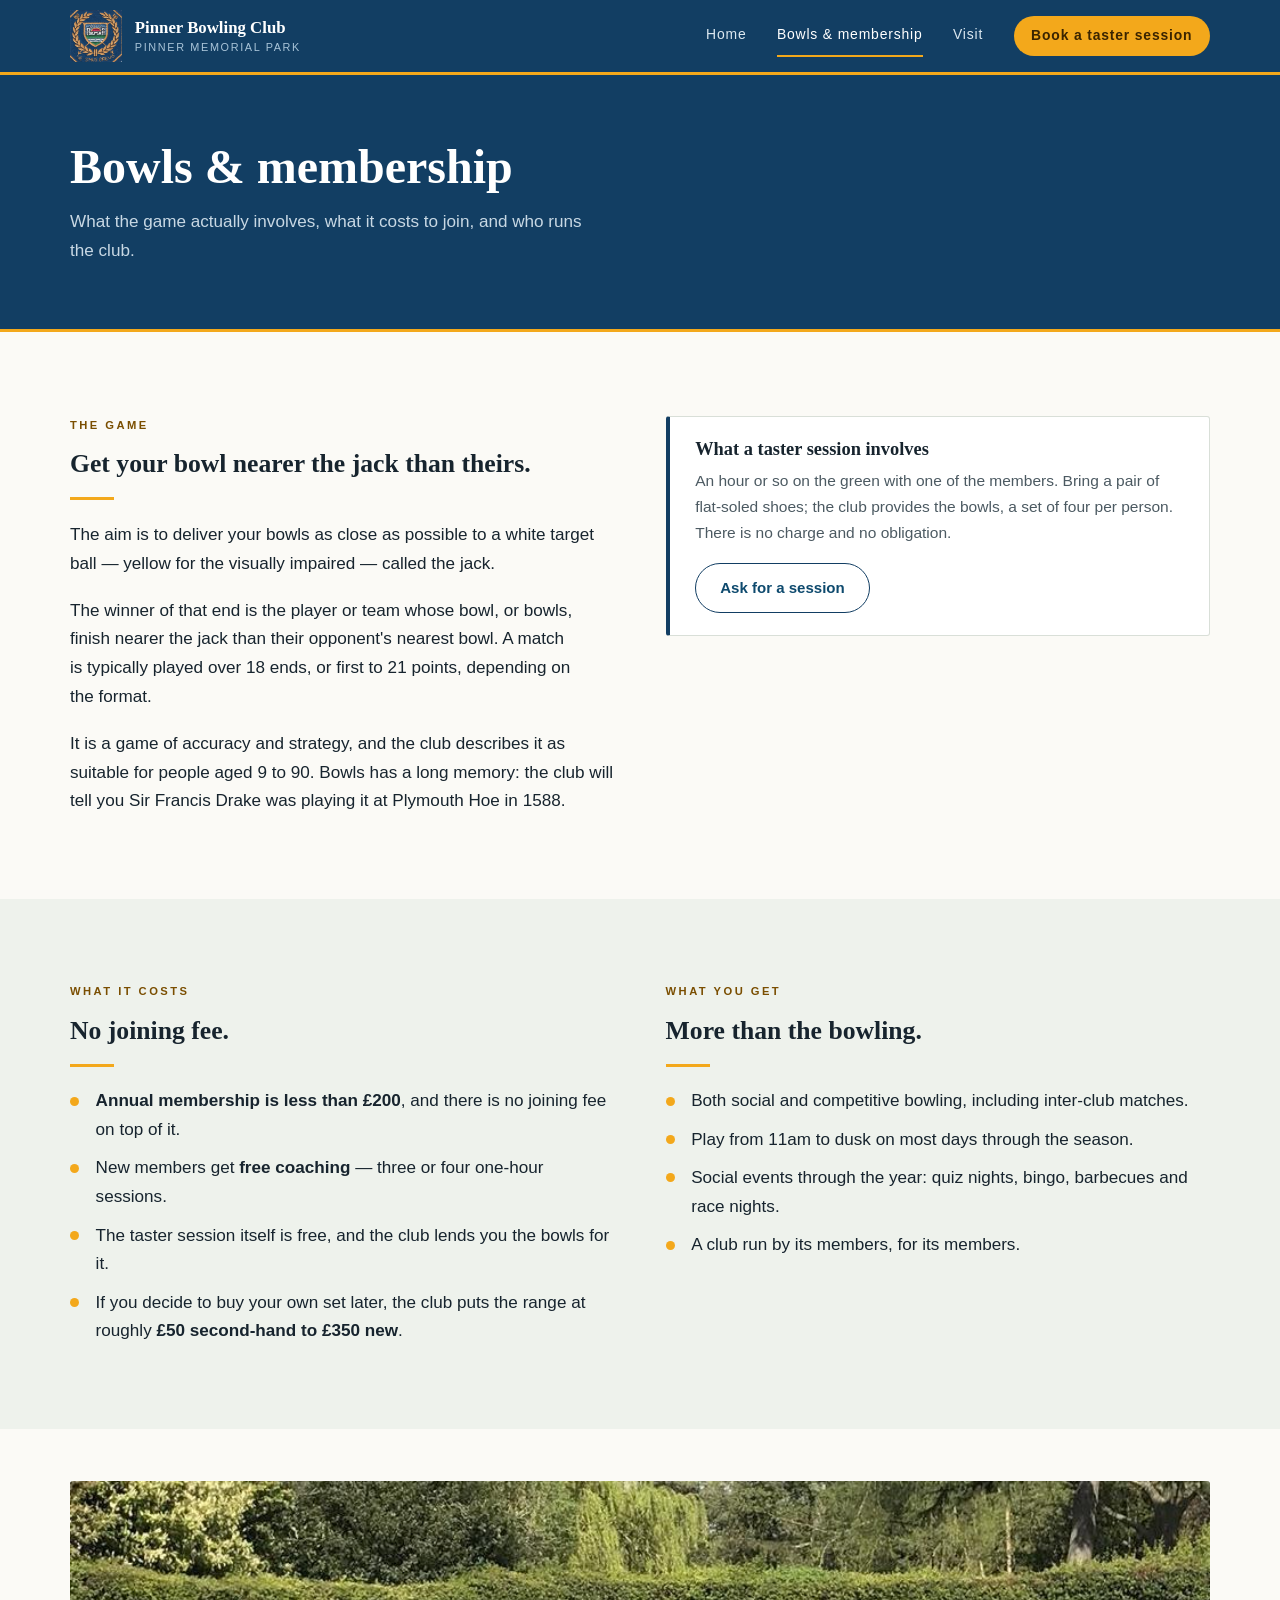
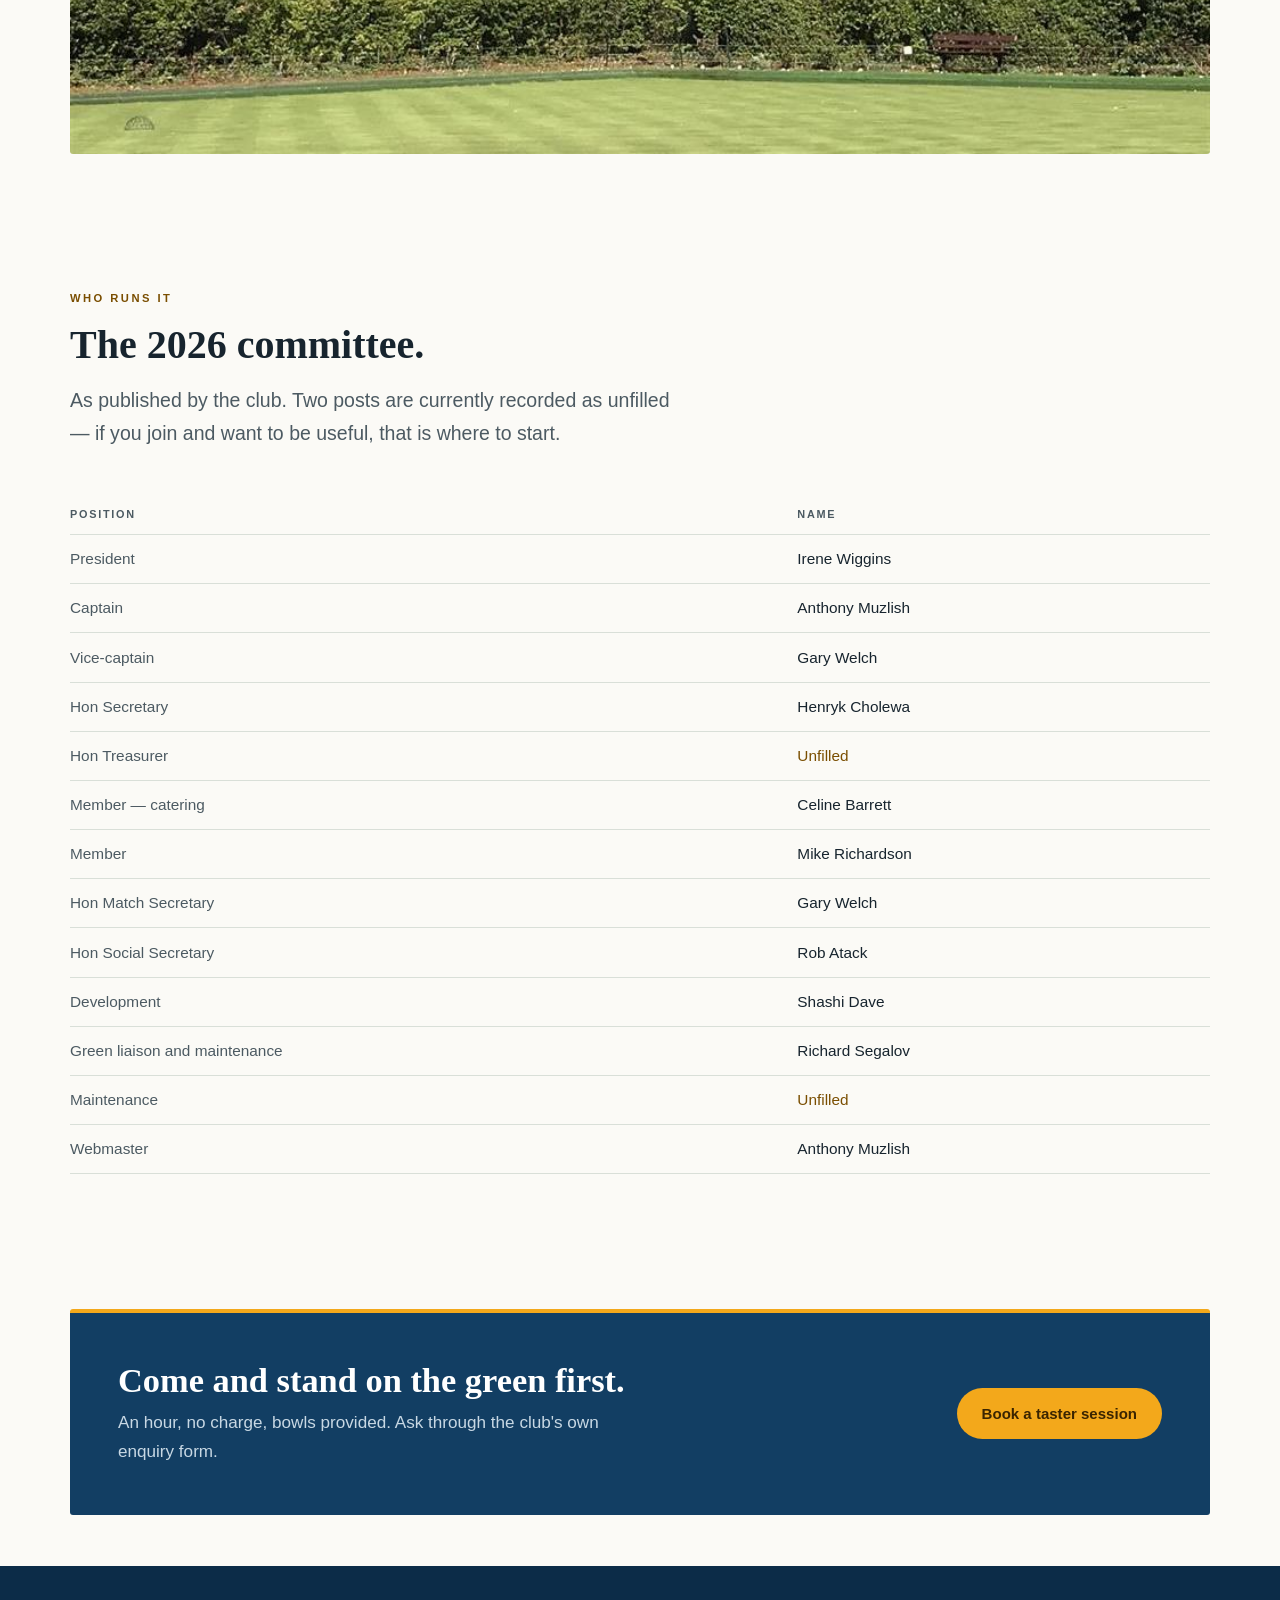
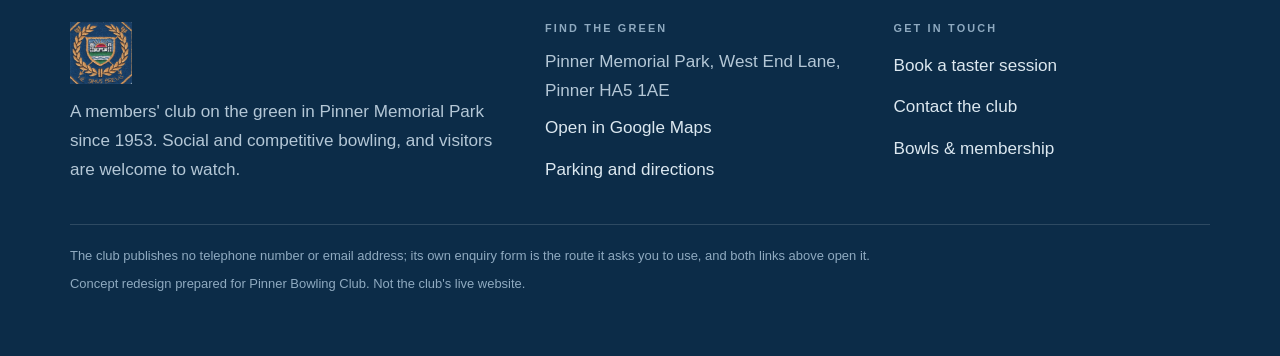
==== bowls.html @ 8f043518 "Build Pinner Bowling Club spec redesign Three-page static site for the members' club in Pinner Memor" ====
<!DOCTYPE html>
<html lang="en-GB">
<head>
<meta charset="utf-8">
<meta name="viewport" content="width=device-width, initial-scale=1">
<title>Bowls &amp; membership &mdash; Pinner Bowling Club</title>
<meta name="description" content="How bowls works, what a free taster session at Pinner Bowling Club involves, what membership costs, and the club's 2026 committee. No joining fee; free coaching for new members.">
<link rel="icon" href="assets/img/favicon.png" type="image/png">
<script>/* set before first paint so reveal targets start hidden only when JS can reveal them */
if ('IntersectionObserver' in window) document.documentElement.className = 'js';</script>
<link rel="stylesheet" href="assets/css/engine.css">
<link rel="stylesheet" href="assets/css/site.css">
</head>
<body>
<a class="skip-link" href="#main">Skip to content</a>

<div class="eng-progress" aria-hidden="true"><div class="eng-progress__fill"></div></div>

<header class="site-header">
  <div class="shell site-header__inner">
    <a class="brand-lockup" href="index.html" aria-label="Pinner Bowling Club — home">
      <img src="assets/img/logo.png" alt="Pinner Bowling Club badge" width="399" height="400">
      <span>Pinner Bowling Club<small>Pinner Memorial Park</small></span>
    </a>

    <button class="nav-toggle" type="button" data-nav-toggle aria-expanded="false" aria-controls="site-nav">
      <span class="nav-toggle__bars" aria-hidden="true"><span></span><span></span><span></span></span>
      Menu
    </button>

    <nav class="site-nav" id="site-nav" data-open="false" aria-label="Main">
      <ul>
        <li><a href="index.html">Home</a></li>
        <li><a href="bowls.html" aria-current="page">Bowls &amp; membership</a></li>
        <li><a href="visit.html">Visit</a></li>
        <li><a class="nav-cta" href="https://www.pinnerbowlingclub.co.uk/community/pinner-bowling-club-15231/test-content/" target="_blank" rel="noopener">Book a taster session</a></li>
      </ul>
    </nav>
  </div>
</header>

<main id="main">

  <section class="page-head">
    <div class="shell">
      <h1 data-reveal-hero>Bowls &amp; membership</h1>
      <p data-reveal-hero>
        What the game actually involves, what it costs to join, and who runs the club.
      </p>
    </div>
  </section>

  <section class="section">
    <div class="shell two-col">
      <div data-reveal>
        <p class="eyebrow">The game</p>
        <h2 style="font-size:clamp(1.6rem,1.35rem+1.5vw,2.3rem)">Get your bowl nearer the jack than theirs.</h2>
        <hr class="tick">
        <p style="margin-top:1.3rem">
          The aim is to deliver your bowls as close as possible to a white target ball &mdash;
          yellow for the visually impaired &mdash; called the jack.
        </p>
        <p>
          The winner of that end is the player or team whose bowl, or bowls, finish nearer the
          jack than their opponent's nearest bowl. A match is typically played over 18 ends,
          or first to 21 points, depending on the format.
        </p>
        <p>
          It is a game of accuracy and strategy, and the club describes it as suitable for
          people aged 9 to 90. Bowls has a long memory: the club will tell you Sir Francis
          Drake was playing it at Plymouth Hoe in 1588.
        </p>
      </div>
      <div data-reveal="2">
        <div class="callout">
          <h3>What a taster session involves</h3>
          <p>
            An hour or so on the green with one of the members. Bring a pair of flat-soled
            shoes; the club provides the bowls, a set of four per person. There is no charge
            and no obligation.
          </p>
          <p style="margin-top:1rem">
            <a class="btn btn--outline" href="https://www.pinnerbowlingclub.co.uk/community/pinner-bowling-club-15231/test-content/" target="_blank" rel="noopener">Ask for a session</a>
          </p>
        </div>
      </div>
    </div>
  </section>

  <section class="section section--surface">
    <div class="shell two-col">
      <div data-reveal>
        <p class="eyebrow">What it costs</p>
        <h2 style="font-size:clamp(1.6rem,1.35rem+1.5vw,2.3rem)">No joining fee.</h2>
        <hr class="tick">
        <ul class="ticks">
          <li><strong>Annual membership is less than &pound;200</strong>, and there is no joining fee on top of it.</li>
          <li>New members get <strong>free coaching</strong> &mdash; three or four one-hour sessions.</li>
          <li>The taster session itself is free, and the club lends you the bowls for it.</li>
          <li>If you decide to buy your own set later, the club puts the range at roughly <strong>&pound;50 second-hand to &pound;350 new</strong>.</li>
        </ul>
      </div>
      <div data-reveal="2">
        <p class="eyebrow">What you get</p>
        <h2 style="font-size:clamp(1.6rem,1.35rem+1.5vw,2.3rem)">More than the bowling.</h2>
        <hr class="tick">
        <ul class="ticks">
          <li>Both social and competitive bowling, including inter-club matches.</li>
          <li>Play from 11am to dusk on most days through the season.</li>
          <li>Social events through the year: quiz nights, bingo, barbecues and race nights.</li>
          <li>A club run by its members, for its members.</li>
        </ul>
      </div>
    </div>
  </section>

  <section class="section section--tight band">
    <div class="shell">
      <div class="frame" data-reveal>
        <img src="assets/img/green-hedge.jpg"
             alt="The bowling green at Pinner Bowling Club, closely mown, with a clipped hedge and a bench along the far edge."
             width="1000" height="240" loading="lazy" decoding="async">
      </div>
    </div>
  </section>

  <section class="section">
    <div class="shell">
      <div class="section-head" data-reveal>
        <p class="eyebrow">Who runs it</p>
        <h2>The 2026 committee.</h2>
        <p class="lede">
          As published by the club. Two posts are currently recorded as unfilled &mdash; if you
          join and want to be useful, that is where to start.
        </p>
      </div>
      <div data-reveal="2">
        <table class="roster">
          <thead>
            <tr><th scope="col">Position</th><th scope="col">Name</th></tr>
          </thead>
          <tbody>
            <tr><td class="post">President</td><td>Irene Wiggins</td></tr>
            <tr><td class="post">Captain</td><td>Anthony Muzlish</td></tr>
            <tr><td class="post">Vice-captain</td><td>Gary Welch</td></tr>
            <tr><td class="post">Hon Secretary</td><td>Henryk Cholewa</td></tr>
            <tr><td class="post">Hon Treasurer</td><td><em>Unfilled</em></td></tr>
            <tr><td class="post">Member &mdash; catering</td><td>Celine Barrett</td></tr>
            <tr><td class="post">Member</td><td>Mike Richardson</td></tr>
            <tr><td class="post">Hon Match Secretary</td><td>Gary Welch</td></tr>
            <tr><td class="post">Hon Social Secretary</td><td>Rob Atack</td></tr>
            <tr><td class="post">Development</td><td>Shashi Dave</td></tr>
            <tr><td class="post">Green liaison and maintenance</td><td>Richard Segalov</td></tr>
            <tr><td class="post">Maintenance</td><td><em>Unfilled</em></td></tr>
            <tr><td class="post">Webmaster</td><td>Anthony Muzlish</td></tr>
          </tbody>
        </table>
      </div>
    </div>
  </section>

  <section class="section section--tight">
    <div class="shell">
      <div class="cta-strip" data-reveal>
        <div>
          <h2>Come and stand on the green first.</h2>
          <p>An hour, no charge, bowls provided. Ask through the club's own enquiry form.</p>
        </div>
        <div class="cta-strip__actions">
          <a class="btn btn--primary" href="https://www.pinnerbowlingclub.co.uk/community/pinner-bowling-club-15231/test-content/" target="_blank" rel="noopener">Book a taster session</a>
        </div>
      </div>
    </div>
  </section>
</main>

<footer class="site-footer">
  <div class="shell">
    <div class="site-footer__grid">
      <div>
        <img src="assets/img/logo.png" alt="Pinner Bowling Club badge" width="399" height="400">
        <p>A members' club on the green in Pinner Memorial Park since 1953. Social and
           competitive bowling, and visitors are welcome to watch.</p>
      </div>
      <div>
        <h2>Find the green</h2>
        <ul>
          <li>Pinner Memorial Park, West End Lane, Pinner HA5 1AE</li>
          <li><a href="https://maps.google.com/?q=Pinner+Bowling+Club+Pinner+Memorial+Park+HA5+1AE" target="_blank" rel="noopener">Open in Google Maps</a></li>
          <li><a href="visit.html">Parking and directions</a></li>
        </ul>
      </div>
      <div>
        <h2>Get in touch</h2>
        <ul>
          <li><a href="https://www.pinnerbowlingclub.co.uk/community/pinner-bowling-club-15231/test-content/" target="_blank" rel="noopener">Book a taster session</a></li>
          <li><a href="https://www.pinnerbowlingclub.co.uk/community/pinner-bowling-club-15231/contact/" target="_blank" rel="noopener">Contact the club</a></li>
          <li><a href="bowls.html">Bowls &amp; membership</a></li>
        </ul>
      </div>
    </div>
    <div class="fine">
      <p>The club publishes no telephone number or email address; its own enquiry form is the
         route it asks you to use, and both links above open it.</p>
      <p>Concept redesign prepared for Pinner Bowling Club. Not the club's live website.</p>
    </div>
  </div>
</footer>

<script src="assets/js/main.js" defer></script>
</body>
</html>
---- assets/css/engine.css ----
/* ==========================================================================
   VDV ENGINE — v0.1.0
   Shared motion and surface layer for every build in this workspace.
   Plain CSS. No build step, no dependency, no runtime.

   Targets: Chrome and Safari. Firefox is not a target.
   Everything here has been measured in Chrome 150 and Safari 26.5.2 — see
   Experiment motionsites/research/ for the evidence behind each rule.

   THE ONE PERFORMANCE RULE, measured at 4x CPU throttle:
     A STATIC SVG filter rasterises once and is essentially free.
     A SMIL-ANIMATED filter re-rasterises every frame, FOREVER — three test
     pieces sat at 21fps while completely stationary because of it.
   So: use filters freely, animate them almost never.
   ========================================================================== */

@layer engine.reset, engine.tokens, engine.motion, engine.surface, engine.guards;

/* ==========================================================================
   TOKENS — the contract each site fills in.
   A site overrides these and inherits everything below.
   ========================================================================== */

@layer engine.tokens {
  :root {
    /* --- the two a site MUST set ------------------------------------------ */
    --brand: #0A5FE0;          /* the one accent */
    --ink: #14171A;            /* body text */

    /* --- derived, so contrast stays predictable across 200 sites ---------- */
    --paper: #FAF9F7;
    --surface: color-mix(in oklab, var(--paper) 96%, var(--ink));
    --rule: color-mix(in oklab, var(--paper) 82%, var(--ink));
    --muted: color-mix(in oklab, var(--ink) 62%, var(--paper));

    /* Contrast flip: light text on dark brands, ink on light ones. The clamp
       turns lightness into a 0/1 switch, so this needs no per-site thought. */
    --on-brand: oklch(from var(--brand)
                      clamp(0, (0.62 - l) * 100, 1) 0 h);

    /* --- motion ----------------------------------------------------------- */
    --dur-fast: 180ms;
    --dur: 320ms;
    --dur-slow: 620ms;
    --ease-out: cubic-bezier(0.22, 1, 0.36, 1);

    /* Spring easings, generated from the damped-harmonic-oscillator solution
       and sampled into linear(). Ours — no library, no licence, no runtime.
       Regenerate with .pipeline/engine/springs.py if you want other curves. */
    --ease-snap: linear(0, 0.03, 0.1069, 0.2131, 0.3344, 0.4596, 0.5805, 0.6914,
                 0.7888, 0.8709, 0.9374, 0.9888, 1.0264, 1.052, 1.0674, 1.0747,
                 1.0757, 1.0721, 1.0654, 1.0568, 1.0475, 1.0381, 1.0293, 1.0214,
                 1.0146, 1.009, 1.0045, 1.0009, 0.9982, 0.9963, 0.995, 0.9942,
                 0.9939, 0.9939, 0.9942, 0.9947, 0.9953, 0.9959, 0.9966, 0.9972,
                 0.9978, 0.9983, 1);
    --ease-settle: linear(0, 0.0219, 0.0781, 0.1569, 0.2485, 0.3455, 0.4425,
                   0.5354, 0.6216, 0.6992, 0.7676, 0.8264, 0.876, 0.9168, 0.9496,
                   0.9753, 0.9948, 1.0091, 1.019, 1.0253, 1.0287, 1.0299, 1.0294,
                   1.0277, 1.0253, 1.0224, 1.0194, 1.0164, 1.0136, 1.011, 1.0087,
                   1.0067, 1.005, 1.0035, 1.0023, 1.0013, 1.0005, 0.9999, 0.9994,
                   0.9991, 0.9989, 0.9988, 1);
    --ease-gentle: linear(0, 0.017, 0.061, 0.123, 0.1959, 0.2743, 0.3542, 0.4325,
                   0.5072, 0.5769, 0.6407, 0.6982, 0.7494, 0.7942, 0.8332, 0.8666,
                   0.895, 0.9188, 0.9387, 0.955, 0.9683, 0.9789, 0.9873, 0.9938,
                   0.9987, 1.0023, 1.0049, 1.0066, 1.0077, 1.0082, 1.0083, 1.0081,
                   1.0077, 1.0071, 1.0064, 1.0057, 1.005, 1.0043, 1.0036, 1.003,
                   1.0024, 1.0019, 1);
  }
}

/* ==========================================================================
   MOTION — reuses the data-reveal hook all 204 sites already have,
   so adopting this deletes JS with zero markup changes.
   ========================================================================== */

@layer engine.motion {

  /* Finished state is the DEFAULT. A browser without scroll timelines gets the
     final layout, never a blank box. Motion is layered on below. */
  [data-reveal] { opacity: 1; }

  @supports (animation-timeline: view()) {
    [data-reveal] {
      animation: eng-reveal linear both;
      animation-timeline: view();
      animation-range: entry 10% cover 26%;
    }
    @keyframes eng-reveal {
      from { opacity: 0; translate: 0 22px; }
      to   { opacity: 1; translate: 0 0; }
    }
    /* Stagger by shifting the RANGE, not by adding delays — a delay on a
       progress timeline does nothing useful. */
    [data-reveal="2"] { animation-range: entry 14% cover 30%; }
    [data-reveal="3"] { animation-range: entry 18% cover 34%; }
    [data-reveal="4"] { animation-range: entry 22% cover 38%; }

    /* ABOVE THE FOLD: view() is wrong here. Its range starts when the element
       ENTERS the viewport, so something already on screen begins ~75% through
       its range and looks frozen. Use scroll() with an absolute range. */
    [data-reveal-hero] {
      animation: eng-reveal linear both;
      animation-timeline: scroll(root block);
      animation-range: 0 40vh;
    }
  }

  /* Scroll progress bar — replaces the last scroll listener. */
  .eng-progress { position: fixed; inset-block-start: 0; inset-inline: 0;
                  height: 3px; z-index: 90; }
  .eng-progress__fill { height: 100%; background: var(--brand);
                        transform-origin: left; scale: 0 1; }
  @supports (animation-timeline: scroll()) {
    .eng-progress__fill {
      animation: eng-grow linear both;
      animation-timeline: scroll(root block);
    }
    @keyframes eng-grow { to { scale: 1 1; } }
  }
  /* Hide it entirely where unsupported rather than showing an empty track. */
  @supports not (animation-timeline: scroll()) { .eng-progress { display: none; } }

  /* STRUCTURAL PATTERN — full-bleed backdrop that content scrolls over.
     A sticky viewport-height backdrop, then the content pulled back up over it
     with a negative margin. Cheaper and better-behaved than position:fixed,
     and it composites on the GPU. Put a <video muted loop playsinline> or an
     image inside .eng-backdrop__media. */
  .eng-backdrop { position: relative; z-index: 0; }
  .eng-backdrop__pin { position: sticky; top: 0; height: 100svh;
                       overflow: clip; }   /* clip, NOT hidden — see guards */
  .eng-backdrop__media { width: 100%; height: 100%; object-fit: cover;
                         display: block; }
  .eng-backdrop__fade { position: absolute; inset-inline: 0; inset-block-end: 0;
                        height: 45%; pointer-events: none;
                        background: linear-gradient(to bottom, transparent, var(--backdrop-out, #000)); }
  .eng-backdrop__over { position: relative; z-index: 1; margin-block-start: -100svh; }
}

/* ==========================================================================
   SURFACE — treatments that make flat CSS read as material.
   All static. Nothing here animates a filter.
   ========================================================================== */

@layer engine.surface {

  /* GLASS. Three things stacked, which is what separates this from a plain
     translucent panel:
       1. the blur, plus a saturation/brightness lift so it reads as glass
          rather than as frosted plastic;
       2. a GRADIENT BORDER — a padding-box/border-box mask difference, so the
          edge is bright where light would catch it and dim where it wouldn't.
          `mask-composite: exclude` is what carves the ring;
       3. a faint radial sheen for the specular fall.
     Recreated here from the mechanism, with our own values. */
  .eng-glass {
    position: relative;
    overflow: hidden;
    border-radius: var(--glass-radius, 16px);
    background: linear-gradient(160deg,
                  rgb(255 255 255 / 0.06) 0%,
                  rgb(255 255 255 / 0.02) 45%,
                  rgb(255 255 255 / 0.01) 100%);
    backdrop-filter: blur(16px) saturate(1.5) brightness(1.06);
    -webkit-backdrop-filter: blur(16px) saturate(1.5) brightness(1.06);
    box-shadow: inset 0 0 14px rgb(255 255 255 / 0.12);
    border: none;
  }
  .eng-glass::before {          /* the lit edge */
    content: ""; position: absolute; inset: 0; pointer-events: none;
    border-radius: inherit; padding: 1.5px;
    background: linear-gradient(180deg,
                  rgb(255 255 255 / 0.34) 0%,
                  rgb(255 255 255 / 0.10) 18%,
                  rgb(255 255 255 / 0.03) 45%,
                  rgb(255 255 255 / 0.03) 58%,
                  rgb(255 255 255 / 0.12) 86%,
                  rgb(255 255 255 / 0.28) 100%);
    -webkit-mask: linear-gradient(#fff 0 0) content-box, linear-gradient(#fff 0 0);
            mask: linear-gradient(#fff 0 0) content-box, linear-gradient(#fff 0 0);
    -webkit-mask-composite: xor;
            mask-composite: exclude;
  }
  .eng-glass::after {           /* the sheen */
    content: ""; position: absolute; inset: 0; pointer-events: none;
    border-radius: inherit;
    background:
      radial-gradient(ellipse at 50% 0%, rgb(255 255 255 / 0.05) 0%, transparent 55%),
      radial-gradient(ellipse at center, transparent 55%, rgb(255 255 255 / 0.02) 100%);
  }

  /* LIT MATERIAL. A static heightmap shaded by the renderer's own lighting —
     the fastest thing we measured (143fps median, zero janky frames) and the
     best-looking. Set --eng-height to a greyscale heightmap.

     CRITICAL: lighting filters read the ALPHA channel as the height field, not
     luminance. A greyscale PNG is fully opaque, so feeding it in directly gives
     a perfectly flat surface with a bare hotspot. The feColorMatrix in
     engine-filters.svg moves luminance into alpha. Do not remove it. */
  .eng-material { filter: url(#eng-lit); background: #000; }

  /* Typography defaults that separate "set" from "defaulted". */
  .eng-type h1, .eng-type h2, .eng-type h3 { text-wrap: balance; }
  .eng-type p, .eng-type li { text-wrap: pretty; }
  .eng-type :is(td, th).num { font-variant-numeric: tabular-nums; }
}

/* ==========================================================================
   GUARDS — invariants only, never a look.

   IMPORTANT, and counter-intuitive: being the LAST layer does not make these
   win against a site's CSS. Unlayered styles outrank every layered style, and
   site stylesheets are unlayered. So a guard that MUST hold — the reduced-motion
   block — carries `!important`. The rest are strong defaults the site is free to
   override, which is the behaviour we want.
   ========================================================================== */

@layer engine.guards {

  /* Reduced motion, done correctly. The three usual lines DO NOT stop a
     scroll-driven animation: animation-duration is ignored on a progress-based
     timeline. Measured — a test element kept running 0 -> 0.54 while scrolling.
     Killing the timeline is what actually honours the setting. */
  @media (prefers-reduced-motion: reduce) {
    html { scroll-behavior: auto; }
    *, *::before, *::after {
      animation-duration: 0.001ms !important;
      animation-iteration-count: 1 !important;
      transition-duration: 0.001ms !important;
      animation-timeline: none !important;
    }
    ::view-transition-group(*),
    ::view-transition-old(*),
    ::view-transition-new(*) { animation: none !important; }
    /* SMIL ignores the setting entirely, so any moving filter must be dropped. */
    .eng-material { filter: none !important; }
  }

  /* Text escaping its box is the most common review failure in this workspace.
     `min-width: auto` on a flex/grid child is what allows it.

     Applied to EVERY element on purpose. For a block child `min-width: 0` is
     already the default, so this is a no-op there and only changes flex/grid
     items — which is exactly the intent. `:where()` contributes zero
     specificity, so any site rule that genuinely wants a minimum still wins.

     Earlier versions scoped this to `.eng-grid`/`.eng-card`, which no site in
     the fleet uses — so the guard would never have fired. Guards have to match
     the markup that actually exists. */
  :where(body *) { min-width: 0; box-sizing: border-box; }

  /* And the text itself. Long unbroken strings — a full email address, a URL —
     are what actually overflow. Targeted at elements that hold them rather
     than everything, so ordinary prose keeps normal breaking. */
  :where(p, li, dd, dt, td, th, address, blockquote, figcaption,
         h1, h2, h3, h4, h5, h6) { overflow-wrap: anywhere; }

  /* overflow:hidden makes an element a SCROLL CONTAINER, which silently freezes
     any scroll-driven animation inside it at one frame. Nothing errors; it just
     sits still. Prefer clip. This catches the common accidental case. */
  :where(.eng-backdrop__pin, .eng-clip) { overflow: clip; }

  /* Keyboard focus must always be visible. */
  :where(a, button, summary, [tabindex]):focus-visible {
    outline: 2px solid var(--brand);
    outline-offset: 3px;
  }

  /* Anchors must clear a sticky header. */
  :where([id]) { scroll-margin-top: var(--eng-header-h, 5rem); }
}
---- assets/css/site.css ----
/* ==========================================================================
   Pinner Bowling Club — Pinner Memorial Park
   Loaded AFTER engine.css so these unlayered rules win throughout.
   Navy #123E63 and amber #F3A81B are both sampled from the club's own logo
   and their own "Welcoming new members" banner.
   ========================================================================== */

:root {
  --navy: #123E63;
  --navy-deep: #0C2C48;
  --amber: #F3A81B;
  --amber-ink: #7A4E00;      /* amber is 2.3:1 on paper — this is the text-safe version */
  --green: #2F6B3A;
  --ink: #17242E;
  --paper: #FBFAF6;
  --surface: #EEF2EC;
  --rule: #D9DFD8;
  --muted: #4C5A62;

  --shell: 1140px;
  --gutter: clamp(1.15rem, 4vw, 2.75rem);
  --radius: 3px;

  --serif: Georgia, "Iowan Old Style", "Palatino Linotype", Palatino, "Times New Roman", serif;
  --sans: ui-sans-serif, -apple-system, BlinkMacSystemFont, "Segoe UI", Roboto, "Helvetica Neue", Arial, sans-serif;
}

@view-transition { navigation: auto; }

/* Reveal — overrides engine.css's scroll-linked version for the reasons measured
   on the Pelo build (hero at opacity 0 on first paint; elements in the final
   viewport stranded part-faded). See main.js for the observer and its backstop. */
@supports (animation-timeline: view()) {
  [data-reveal], [data-reveal-hero] { animation: none; animation-timeline: none; }
}
[data-reveal], [data-reveal-hero] { opacity: 1; }
@media (prefers-reduced-motion: no-preference) {
  .js [data-reveal]:not(.is-visible),
  .js [data-reveal-hero]:not(.is-visible) { opacity: 0; translate: 0 18px; }
  .js [data-reveal], .js [data-reveal-hero] {
    transition: opacity 560ms var(--ease-out, ease), translate 560ms var(--ease-out, ease);
  }
  .js [data-reveal].is-visible, .js [data-reveal-hero].is-visible { opacity: 1; translate: 0 0; }
  .js [data-reveal="2"] { transition-delay: 80ms; }
  .js [data-reveal="3"] { transition-delay: 160ms; }
  .js [data-reveal="4"] { transition-delay: 240ms; }
}

*, *::before, *::after { box-sizing: border-box; }
html { -webkit-text-size-adjust: 100%; scroll-behavior: smooth; }
@media (prefers-reduced-motion: reduce) { html { scroll-behavior: auto; } }

body {
  margin: 0; background: var(--paper); color: var(--ink);
  font-family: var(--sans); font-size: clamp(1rem, 0.96rem + 0.2vw, 1.07rem);
  line-height: 1.68; -webkit-font-smoothing: antialiased; overflow-wrap: anywhere;
}

h1, h2, h3 { font-family: var(--serif); font-weight: 700; line-height: 1.15; margin: 0; text-wrap: balance; }
p { margin: 0 0 1.05em; text-wrap: pretty; }
p:last-child { margin-bottom: 0; }
img { max-width: 100%; display: block; }

a { color: #0E5C86; }
a:focus-visible, button:focus-visible {
  outline: 3px solid #fff; outline-offset: 2px; box-shadow: 0 0 0 6px var(--navy); border-radius: 2px;
}

.scroller { scrollbar-width: thin; scrollbar-color: var(--navy) transparent; }
.scroller::-webkit-scrollbar { height: 6px; width: 6px; }
.scroller::-webkit-scrollbar-thumb { background: var(--navy); border-radius: 99px; }

/* --------------------------------------------------------------- layout -- */
.shell { width: min(100% - (var(--gutter) * 2), var(--shell)); margin-inline: auto; }
.section { padding-block: clamp(3.25rem, 6.5vw, 5.5rem); }
.section--tight { padding-block: clamp(2.25rem, 4vw, 3.5rem); }
.section--navy { background: var(--navy); color: #EAF1F6; }
.section--surface { background: var(--surface); }

.eyebrow { font-size: 0.7rem; font-weight: 700; letter-spacing: 0.22em; text-transform: uppercase; color: var(--amber-ink); margin: 0 0 0.9rem; }
.section--navy .eyebrow, .hero .eyebrow, .page-head .eyebrow { color: var(--amber); }
/* .hero and .page-head are navy but are not .section--navy, so the eyebrow was
   inheriting the light-mode --amber-ink and measured 1.54:1 against the navy */

.lede { font-size: clamp(1.05rem, 1rem + 0.4vw, 1.22rem); color: var(--muted); max-width: 64ch; }
.section--navy .lede { color: #C8D8E4; }

.section-head { max-width: 64ch; margin-bottom: clamp(1.75rem, 3.5vw, 2.75rem); }
.section-head h2 { font-size: clamp(1.7rem, 1.35rem + 1.8vw, 2.5rem); margin-bottom: 1rem; }

.tick { width: 44px; height: 3px; background: var(--amber); border: 0; margin: 1.2rem 0 0; }

/* ------------------------------------------------------------- buttons --- */
.btn {
  display: inline-flex; align-items: center; gap: 0.55rem; min-height: 48px;
  padding: 0.72rem 1.5rem; border: 1px solid transparent; border-radius: 999px;
  font: inherit; font-weight: 700; font-size: 0.94rem; text-decoration: none; cursor: pointer;
  transition: background-color 260ms ease, color 260ms ease, border-color 260ms ease;
}
.btn--primary { background: var(--amber); color: #3A2400; }
.btn--primary:hover { background: #FFC24D; }
.btn--ghost { background: transparent; color: #fff; border-color: rgb(255 255 255 / 0.55); }
.btn--ghost:hover { background: rgb(255 255 255 / 0.14); border-color: #fff; }
.btn--outline { background: transparent; color: #0E4A6E; border-color: var(--navy); }
.btn--outline:hover { background: var(--navy); color: #fff; }

/* -------------------------------------------------------------- header --- */
.site-header { position: sticky; top: 0; z-index: 60; background: var(--navy); border-bottom: 3px solid var(--amber); }
.site-header__inner { position: relative; display: flex; align-items: center; justify-content: space-between; gap: 1rem; min-height: 72px; padding-block: 0.5rem; }
.brand-lockup { display: flex; align-items: center; gap: 0.8rem; text-decoration: none; min-width: 0; }
.brand-lockup img { width: 52px; height: auto; }
.brand-lockup span { font-family: var(--serif); font-weight: 700; color: #fff; font-size: 1.05rem; line-height: 1.2; min-width: 0; }
.brand-lockup small { display: block; font-family: var(--sans); font-weight: 400; font-size: 0.68rem; letter-spacing: 0.15em; text-transform: uppercase; color: #A9C4D8; margin-top: 0.15rem; }

.nav-toggle { display: inline-flex; align-items: center; gap: 0.5rem; min-height: 44px; padding: 0.4rem 0.85rem; background: transparent; color: #fff; border: 1px solid rgb(255 255 255 / 0.45); border-radius: 999px; font: inherit; font-size: 0.8rem; letter-spacing: 0.08em; text-transform: uppercase; cursor: pointer; }
.nav-toggle__bars { display: grid; gap: 3px; }
.nav-toggle__bars span { display: block; width: 16px; height: 1.5px; background: currentColor; }
@media (min-width: 50rem) { .nav-toggle { display: none; } }

.site-nav ul { list-style: none; margin: 0; padding: 0; display: flex; align-items: center; gap: clamp(1rem, 2.4vw, 1.9rem); }
.site-nav a { color: #DCE8F0; text-decoration: none; font-size: 0.87rem; letter-spacing: 0.06em; padding-block: 0.55rem; display: inline-block; border-bottom: 2px solid transparent; transition: color 180ms ease, border-color 180ms ease; }
.site-nav a:hover, .site-nav a[aria-current="page"] { color: #fff; border-bottom-color: var(--amber); }
.site-nav .nav-cta { color: #3A2400; background: var(--amber); border-radius: 999px; padding: 0.55rem 1.1rem; font-weight: 700; border-bottom: 0; }
.site-nav .nav-cta:hover { background: #FFC24D; color: #3A2400; border-bottom: 0; }

@media (max-width: 49.999rem) {
  .site-nav { display: none; position: absolute; inset-inline: 0; top: 100%; background: var(--navy); border-bottom: 3px solid var(--amber); padding: 0.4rem var(--gutter) 1.3rem; }
  .site-nav[data-open="true"] { display: block; }
  .site-nav ul { flex-direction: column; align-items: stretch; gap: 0; }
  .site-nav li { border-top: 1px solid rgb(255 255 255 / 0.12); }
  .site-nav a { padding-block: 0.95rem; width: 100%; border-bottom: 0; }
  .site-nav .nav-cta { margin-top: 1rem; text-align: center; justify-content: center; }
}

/* ---------------------------------------------------------------- hero --- */
.hero { background: var(--navy); color: #fff; padding-block: clamp(2.75rem, 6vw, 4.5rem) 0; }
.hero h1 { font-size: clamp(2.1rem, 1.5rem + 3vw, 3.6rem); margin-bottom: 1.1rem; max-width: 18ch; }
.hero__lede { color: #C8D8E4; font-size: clamp(1.03rem, 0.98rem + 0.35vw, 1.2rem); max-width: 54ch; }
.hero__actions { display: flex; flex-wrap: wrap; gap: 0.8rem; margin-top: 1.9rem; }

/* The hero photograph is 1200px native. Held to the 1140px shell rather than
   bled to the viewport, so at 1440 and 1920 it renders at 1140 CSS px — a
   0.95x downscale. A true full-bleed would be 1.6x at 1920 and fail the gate. */
.hero__figure { margin: clamp(2.25rem, 4vw, 3.25rem) 0 0; }
.hero__figure .frame { aspect-ratio: 1200 / 727; border-radius: var(--radius) var(--radius) 0 0; }
.hero__figure figcaption { padding: 0.85rem 0 clamp(2.25rem, 4vw, 3rem); font-size: 0.87rem; color: #A9C4D8; }

.frame { position: relative; overflow: clip; border-radius: var(--radius); background: var(--surface); }
.frame > img { width: 100%; height: 100%; object-fit: cover; }

/* --------------------------------------------------------------- facts --- */
.facts { display: grid; gap: 0; grid-template-columns: repeat(auto-fit, minmax(min(100%, 12rem), 1fr)); border-top: 1px solid var(--rule); }
.fact { min-width: 0; padding: 1.5rem 1.4rem 1.5rem 0; border-bottom: 1px solid var(--rule); }
@media (min-width: 46rem) { .fact + .fact { padding-left: 1.6rem; border-left: 1px solid var(--rule); } }
.fact b { display: block; font-family: var(--serif); font-size: 1.45rem; line-height: 1.2; margin-bottom: 0.3rem; font-variant-numeric: tabular-nums; }
.fact span { display: block; font-size: 0.92rem; color: var(--muted); }

/* --------------------------------------------------------------- steps --- */
.steps { display: grid; gap: clamp(1.25rem, 2.5vw, 2rem); grid-template-columns: repeat(auto-fit, minmax(min(100%, 15rem), 1fr)); }
.step { min-width: 0; background: #fff; border: 1px solid var(--rule); border-top: 4px solid var(--amber); border-radius: var(--radius); padding: 1.5rem 1.6rem 1.7rem; }
.step b { display: block; font-family: var(--serif); font-size: 0.8rem; letter-spacing: 0.16em; text-transform: uppercase; color: var(--amber-ink); margin-bottom: 0.6rem; }
.step h3 { font-size: 1.25rem; margin-bottom: 0.55rem; }
.step p { color: var(--muted); font-size: 0.97rem; }

/* ------------------------------------------------------------- quotes ---- */
.quotes { display: grid; gap: clamp(1.25rem, 2.5vw, 1.75rem); grid-template-columns: repeat(auto-fit, minmax(min(100%, 16rem), 1fr)); }
.quote { min-width: 0; padding: 1.6rem 1.7rem; background: color-mix(in oklab, var(--navy) 92%, #fff); border: 1px solid #3A6183; border-radius: var(--radius); display: flex; flex-direction: column; gap: 0.9rem; }
.quote blockquote { margin: 0; font-family: var(--serif); font-size: 1.1rem; line-height: 1.45; color: #fff; }
.quote figcaption { font-size: 0.76rem; letter-spacing: 0.14em; text-transform: uppercase; color: #A9C4D8; margin-top: auto; }

/* --------------------------------------------------------------- lists --- */
.ticks { list-style: none; margin: 1.25rem 0 0; padding: 0; display: grid; gap: 0.6rem; }
.ticks li { position: relative; padding-left: 1.6rem; min-width: 0; }
.ticks li::before { content: ""; position: absolute; left: 0; top: 0.55em; width: 9px; height: 9px; background: var(--amber); border-radius: 50%; }
.section--navy .ticks li { color: #DCE8F0; }

.two-col { display: grid; gap: clamp(1.75rem, 4vw, 3.25rem); align-items: start; }
@media (min-width: 54rem) { .two-col { grid-template-columns: 1fr 1fr; } }

/* -------------------------------------------------------------- roster --- */
.roster { width: 100%; border-collapse: collapse; margin-top: 1.25rem; }
.roster th, .roster td { text-align: left; padding: 0.7rem 0.9rem 0.7rem 0; border-bottom: 1px solid var(--rule); min-width: 0; font-size: 0.96rem; }
.roster th { font-family: var(--sans); font-size: 0.68rem; letter-spacing: 0.16em; text-transform: uppercase; color: var(--muted); font-weight: 700; }
.roster td.post { color: var(--muted); }
.roster td em { font-style: normal; color: var(--amber-ink); }

/* --------------------------------------------------------------- strip --- */
.cta-strip { background: var(--navy); color: #fff; border-radius: var(--radius); border-top: 4px solid var(--amber); padding: clamp(1.9rem, 4vw, 3rem); display: grid; gap: 1.4rem; align-items: center; }
@media (min-width: 52rem) { .cta-strip { grid-template-columns: 1fr auto; } }
.cta-strip h2 { font-size: clamp(1.5rem, 1.3rem + 1.4vw, 2.15rem); margin-bottom: 0.55rem; }
.cta-strip p { color: #C8D8E4; margin: 0; max-width: 52ch; }
.cta-strip__actions { display: flex; flex-wrap: wrap; gap: 0.8rem; }

/* -------------------------------------------------------------- footer --- */
.site-footer { background: var(--navy-deep); color: #B4C7D6; padding-block: clamp(2.5rem, 5vw, 3.5rem); }
.site-footer__grid { display: grid; gap: 2rem; }
@media (min-width: 46rem) { .site-footer__grid { grid-template-columns: 1.4fr 1fr 1fr; } }
.site-footer img { width: 62px; height: auto; margin-bottom: 0.9rem; }
.site-footer h2 { font-family: var(--sans); font-size: 0.68rem; font-weight: 700; letter-spacing: 0.2em; text-transform: uppercase; color: #8FAAC0; margin-bottom: 0.85rem; }
.site-footer ul { list-style: none; margin: 0; padding: 0; display: grid; gap: 0.3rem; }
.site-footer a { color: #DCE8F0; text-decoration: none; overflow-wrap: anywhere; display: inline-block; min-height: 26px; padding-block: 0.25rem; }
.site-footer a:hover { color: #fff; text-decoration: underline; text-underline-offset: 3px; }
.site-footer .fine { margin-top: 2.2rem; padding-top: 1.3rem; border-top: 1px solid rgb(255 255 255 / 0.14); font-size: 0.81rem; color: #8FAAC0; }
.site-footer .fine p { margin-bottom: 0.35rem; }

/* --------------------------------------------------------------- misc ---- */
.skip-link { position: absolute; left: -9999px; background: #fff; color: var(--ink); padding: 0.8rem 1.2rem; z-index: 100; }
.skip-link:focus { left: 1rem; top: 0.6rem; }

.page-head { background: var(--navy); color: #fff; padding-block: clamp(2.5rem, 5.5vw, 4rem); border-bottom: 3px solid var(--amber); }
.page-head h1 { font-size: clamp(1.9rem, 1.5rem + 2.4vw, 3rem); margin-bottom: 0.85rem; }
.page-head p { color: #C8D8E4; max-width: 58ch; margin: 0; }

.band .frame { aspect-ratio: 1000 / 240; }
.map-figure .frame { aspect-ratio: 1200 / 779; border: 1px solid var(--rule); }
.map-figure figcaption { font-size: 0.87rem; color: var(--muted); margin-top: 0.75rem; }

.callout { background: #fff; border: 1px solid var(--rule); border-left: 4px solid var(--navy); border-radius: var(--radius); padding: 1.4rem 1.6rem; }
.callout h3 { font-size: 1.15rem; margin-bottom: 0.5rem; }
.callout p { color: var(--muted); font-size: 0.97rem; }
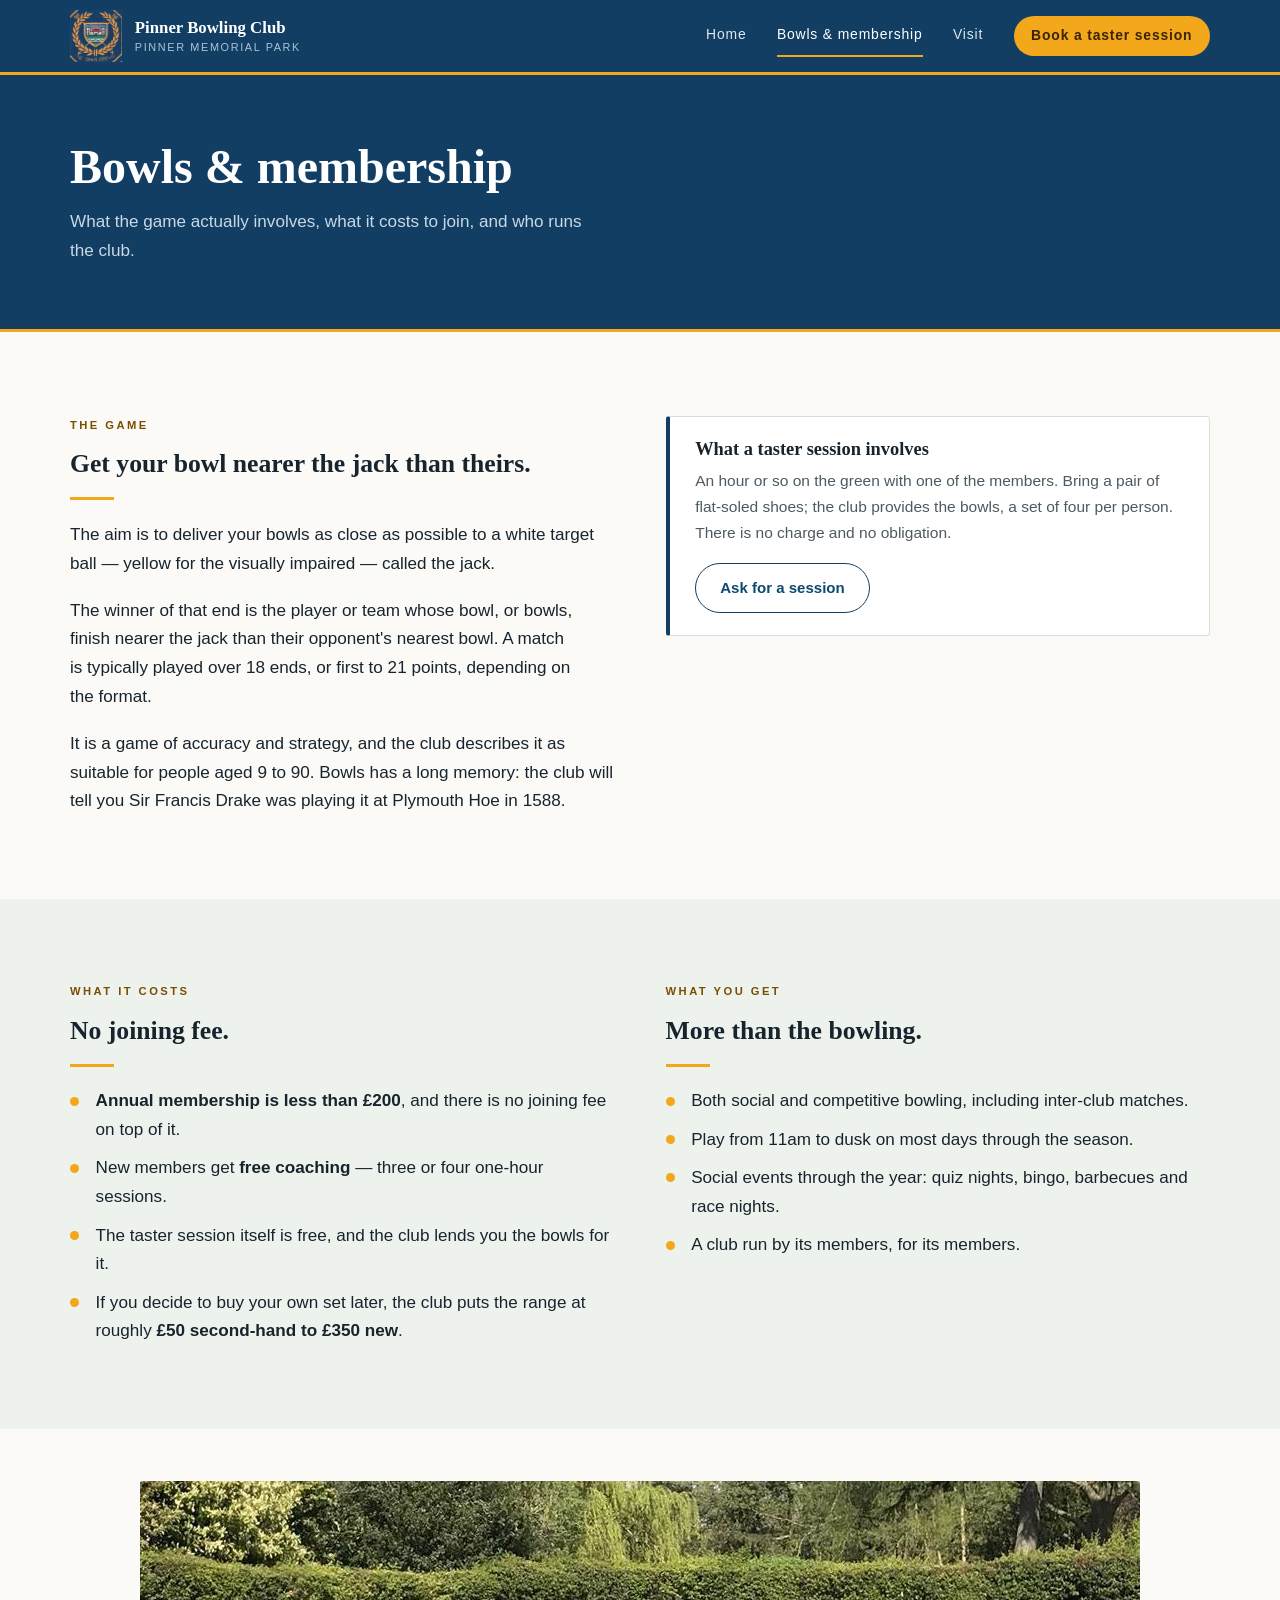
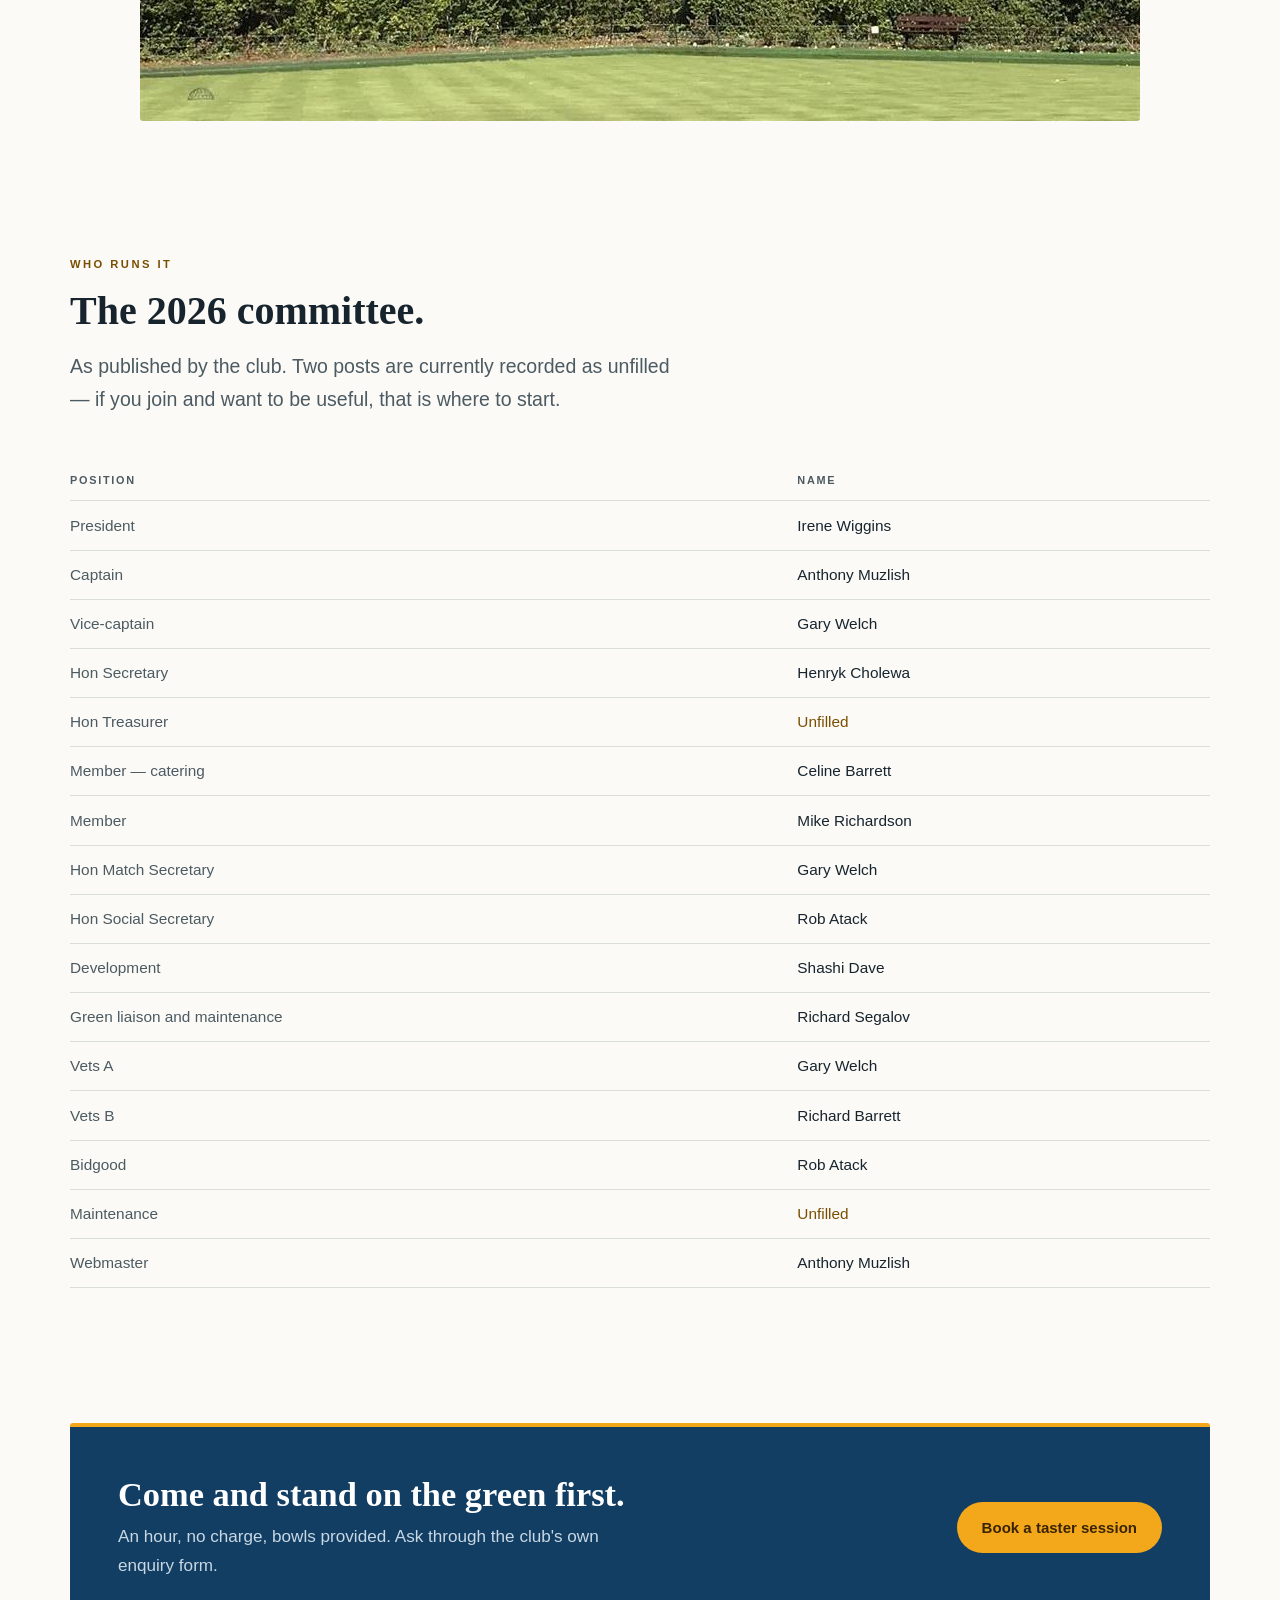
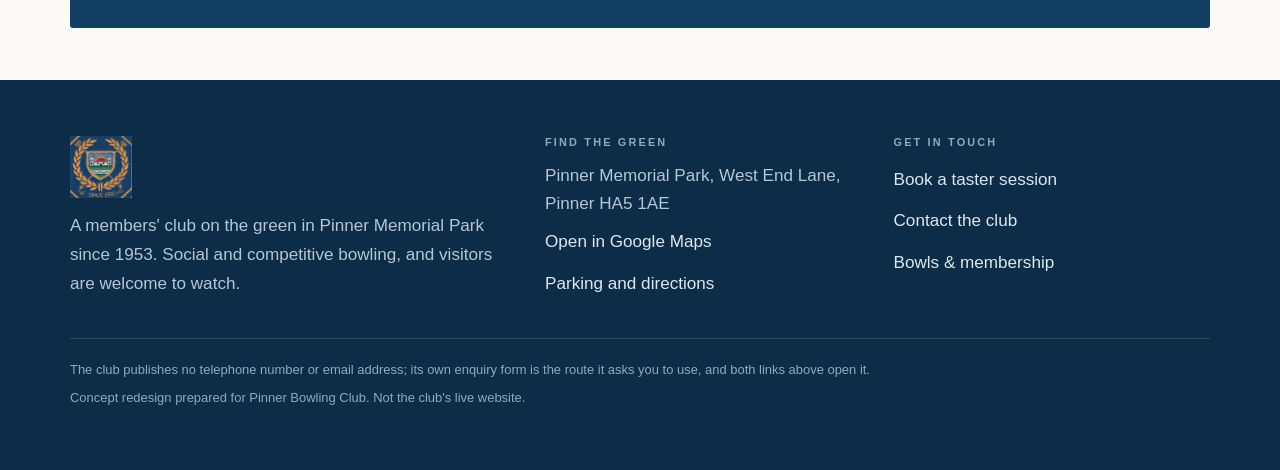
==== commit a6492e09: "PBC passes at 7.5/10; fix the header, the logo weight and the hero The reviewer crawled 98 pages of " ====
--- a/bowls.html
+++ b/bowls.html
@@ -19,7 +19,7 @@
 <header class="site-header">
   <div class="shell site-header__inner">
     <a class="brand-lockup" href="index.html" aria-label="Pinner Bowling Club — home">
-      <img src="assets/img/logo.png" alt="Pinner Bowling Club badge" width="399" height="400">
+      <img src="assets/img/logo.png" alt="Pinner Bowling Club badge" width="128" height="128">
       <span>Pinner Bowling Club<small>Pinner Memorial Park</small></span>
     </a>
 
@@ -151,6 +151,9 @@
             <tr><td class="post">Hon Social Secretary</td><td>Rob Atack</td></tr>
             <tr><td class="post">Development</td><td>Shashi Dave</td></tr>
             <tr><td class="post">Green liaison and maintenance</td><td>Richard Segalov</td></tr>
+            <tr><td class="post">Vets A</td><td>Gary Welch</td></tr>
+            <tr><td class="post">Vets B</td><td>Richard Barrett</td></tr>
+            <tr><td class="post">Bidgood</td><td>Rob Atack</td></tr>
             <tr><td class="post">Maintenance</td><td><em>Unfilled</em></td></tr>
             <tr><td class="post">Webmaster</td><td>Anthony Muzlish</td></tr>
           </tbody>
@@ -178,7 +181,7 @@
   <div class="shell">
     <div class="site-footer__grid">
       <div>
-        <img src="assets/img/logo.png" alt="Pinner Bowling Club badge" width="399" height="400">
+        <img src="assets/img/logo.png" alt="Pinner Bowling Club badge" width="128" height="128">
         <p>A members' club on the green in Pinner Memorial Park since 1953. Social and
            competitive bowling, and visitors are welcome to watch.</p>
       </div>
--- a/assets/css/site.css
+++ b/assets/css/site.css
@@ -109,10 +109,10 @@
 .site-header__inner { position: relative; display: flex; align-items: center; justify-content: space-between; gap: 1rem; min-height: 72px; padding-block: 0.5rem; }
 .brand-lockup { display: flex; align-items: center; gap: 0.8rem; text-decoration: none; min-width: 0; }
 .brand-lockup img { width: 52px; height: auto; }
-.brand-lockup span { font-family: var(--serif); font-weight: 700; color: #fff; font-size: 1.05rem; line-height: 1.2; min-width: 0; }
+.brand-lockup span { font-family: var(--serif); font-weight: 700; color: #fff; font-size: clamp(0.92rem, 0.82rem + 0.5vw, 1.05rem); line-height: 1.2; min-width: 0; }
 .brand-lockup small { display: block; font-family: var(--sans); font-weight: 400; font-size: 0.68rem; letter-spacing: 0.15em; text-transform: uppercase; color: #A9C4D8; margin-top: 0.15rem; }
 
-.nav-toggle { display: inline-flex; align-items: center; gap: 0.5rem; min-height: 44px; padding: 0.4rem 0.85rem; background: transparent; color: #fff; border: 1px solid rgb(255 255 255 / 0.45); border-radius: 999px; font: inherit; font-size: 0.8rem; letter-spacing: 0.08em; text-transform: uppercase; cursor: pointer; }
+.nav-toggle { display: inline-flex; align-items: center; gap: 0.5rem; min-height: 44px; padding: 0.4rem 0.85rem; background: transparent; color: #fff; border: 1px solid rgb(255 255 255 / 0.45); border-radius: 999px; font: inherit; font-size: 0.8rem; letter-spacing: 0.08em; text-transform: uppercase; cursor: pointer; white-space: nowrap; flex: none; }
 .nav-toggle__bars { display: grid; gap: 3px; }
 .nav-toggle__bars span { display: block; width: 16px; height: 1.5px; background: currentColor; }
 @media (min-width: 50rem) { .nav-toggle { display: none; } }
@@ -124,7 +124,7 @@
 .site-nav .nav-cta:hover { background: #FFC24D; color: #3A2400; border-bottom: 0; }
 
 @media (max-width: 49.999rem) {
-  .site-nav { display: none; position: absolute; inset-inline: 0; top: 100%; background: var(--navy); border-bottom: 3px solid var(--amber); padding: 0.4rem var(--gutter) 1.3rem; }
+  .site-nav { display: none; position: absolute; inset-inline: 0; top: 100%; background: var(--navy-deep); border-bottom: 3px solid var(--amber); box-shadow: 0 18px 32px -12px rgb(0 0 0 / 0.55); padding: 0.4rem var(--gutter) 1.3rem; }
   .site-nav[data-open="true"] { display: block; }
   .site-nav ul { flex-direction: column; align-items: stretch; gap: 0; }
   .site-nav li { border-top: 1px solid rgb(255 255 255 / 0.12); }
@@ -133,17 +133,25 @@
 }
 
 /* ---------------------------------------------------------------- hero --- */
-.hero { background: var(--navy); color: #fff; padding-block: clamp(2.75rem, 6vw, 4.5rem) 0; }
-.hero h1 { font-size: clamp(2.1rem, 1.5rem + 3vw, 3.6rem); margin-bottom: 1.1rem; max-width: 18ch; }
+.hero { background: var(--navy); color: #fff; padding-block: clamp(2.75rem, 6vw, 4.5rem) clamp(2.5rem, 5vw, 4rem); }
+.hero h1 { font-size: clamp(2.1rem, 1.5rem + 2.6vw, 3.2rem); margin-bottom: 1.1rem; max-width: 18ch; }
 .hero__lede { color: #C8D8E4; font-size: clamp(1.03rem, 0.98rem + 0.35vw, 1.2rem); max-width: 54ch; }
 .hero__actions { display: flex; flex-wrap: wrap; gap: 0.8rem; margin-top: 1.9rem; }
 
 /* The hero photograph is 1200px native. Held to the 1140px shell rather than
    bled to the viewport, so at 1440 and 1920 it renders at 1140 CSS px — a
    0.95x downscale. A true full-bleed would be 1.6x at 1920 and fail the gate. */
+.hero__grid { display: grid; gap: clamp(2rem, 4vw, 3.25rem); align-items: center; }
+/* Above 64rem the photograph moves alongside the headline. Stacked, it sat at
+   y=1055 — below the fold on every desktop screen — with 413px of empty navy
+   beside the h1. Side by side it renders at ~550px, which is MORE upscale
+   headroom than the contained-but-stacked version, not less. */
+@media (min-width: 64rem) { .hero__grid { grid-template-columns: 1fr 1fr; } }
+
 .hero__figure { margin: clamp(2.25rem, 4vw, 3.25rem) 0 0; }
-.hero__figure .frame { aspect-ratio: 1200 / 727; border-radius: var(--radius) var(--radius) 0 0; }
-.hero__figure figcaption { padding: 0.85rem 0 clamp(2.25rem, 4vw, 3rem); font-size: 0.87rem; color: #A9C4D8; }
+@media (min-width: 64rem) { .hero__figure { margin-top: 0; } }
+.hero__figure .frame { aspect-ratio: 1200 / 727; border-radius: var(--radius); }
+.hero__figure figcaption { padding: 0.85rem 0 0; font-size: 0.87rem; color: #A9C4D8; }
 
 .frame { position: relative; overflow: clip; border-radius: var(--radius); background: var(--surface); }
 .frame > img { width: 100%; height: 100%; object-fit: cover; }
@@ -211,7 +219,7 @@
 .page-head h1 { font-size: clamp(1.9rem, 1.5rem + 2.4vw, 3rem); margin-bottom: 0.85rem; }
 .page-head p { color: #C8D8E4; max-width: 58ch; margin: 0; }
 
-.band .frame { aspect-ratio: 1000 / 240; }
+.band .frame { aspect-ratio: 1000 / 240; max-width: 1000px; margin-inline: auto; }   /* == native width, no upscale */
 .map-figure .frame { aspect-ratio: 1200 / 779; border: 1px solid var(--rule); }
 .map-figure figcaption { font-size: 0.87rem; color: var(--muted); margin-top: 0.75rem; }
 
